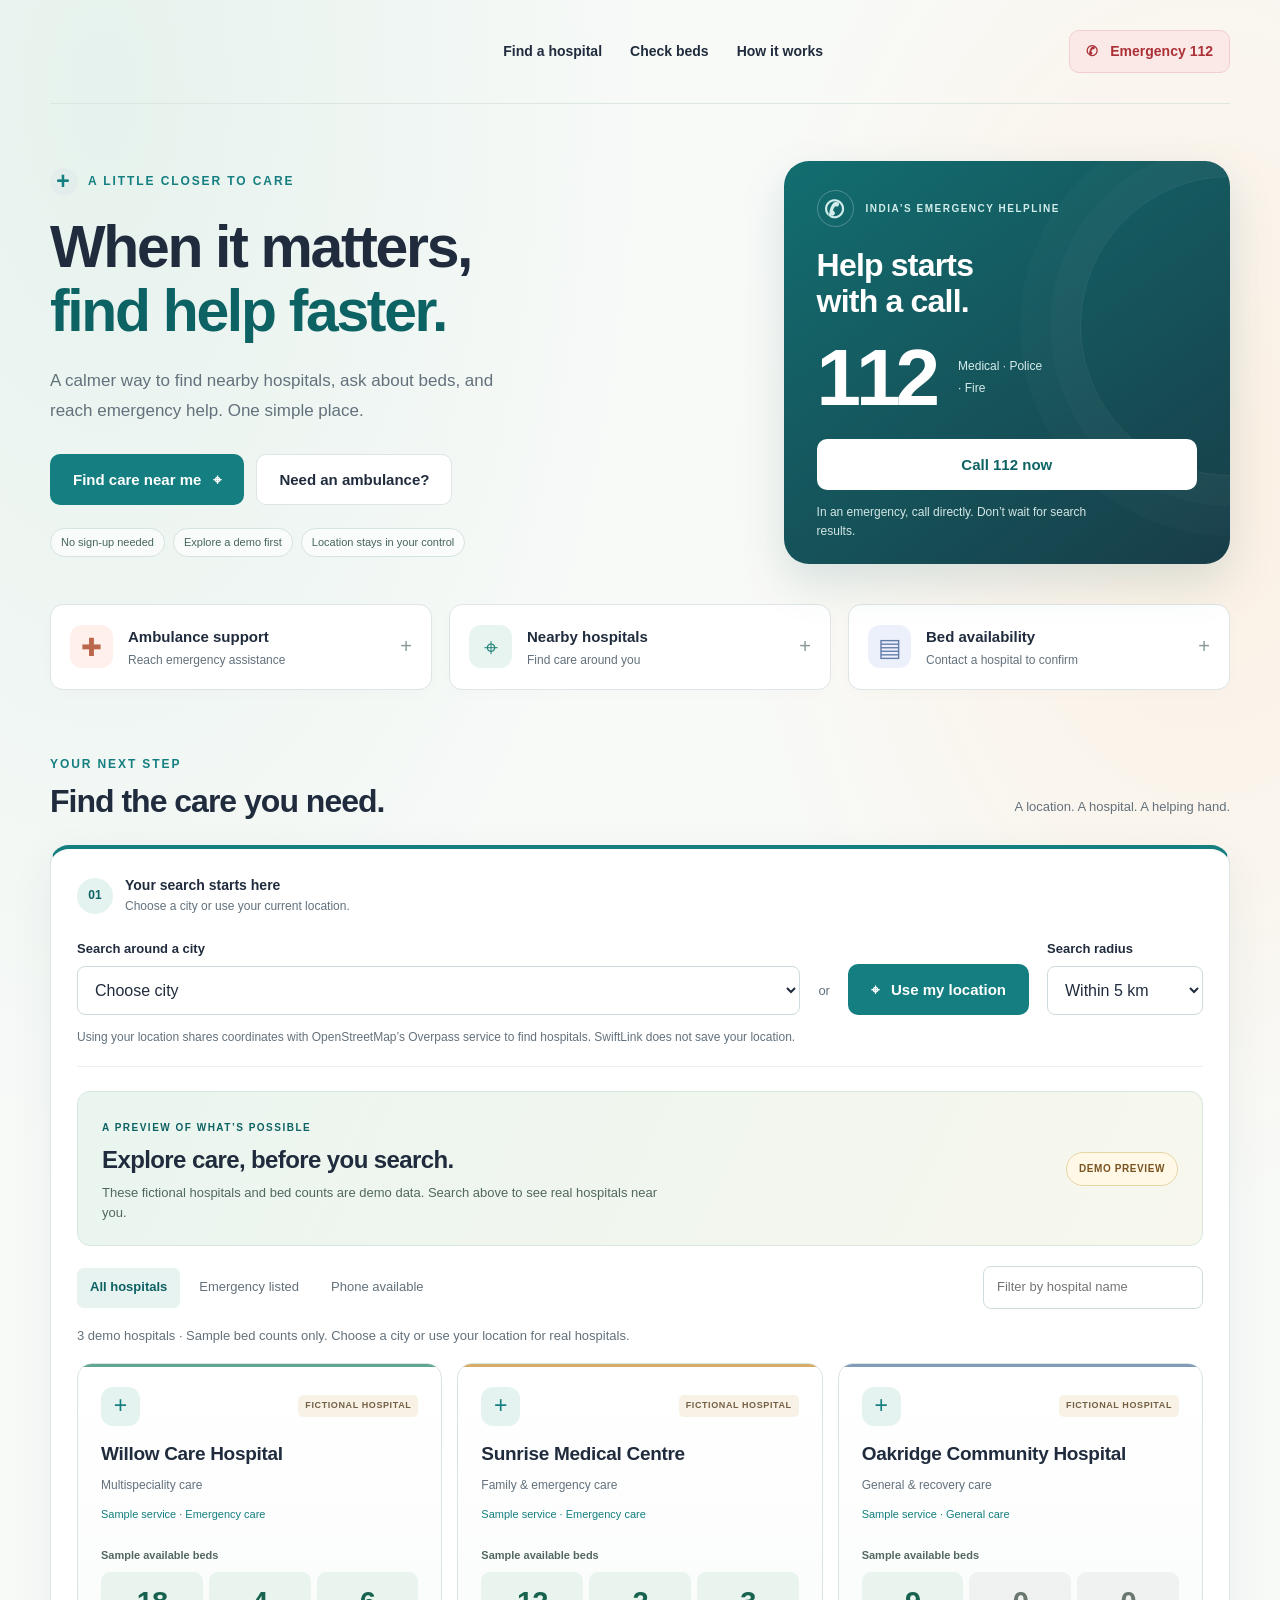
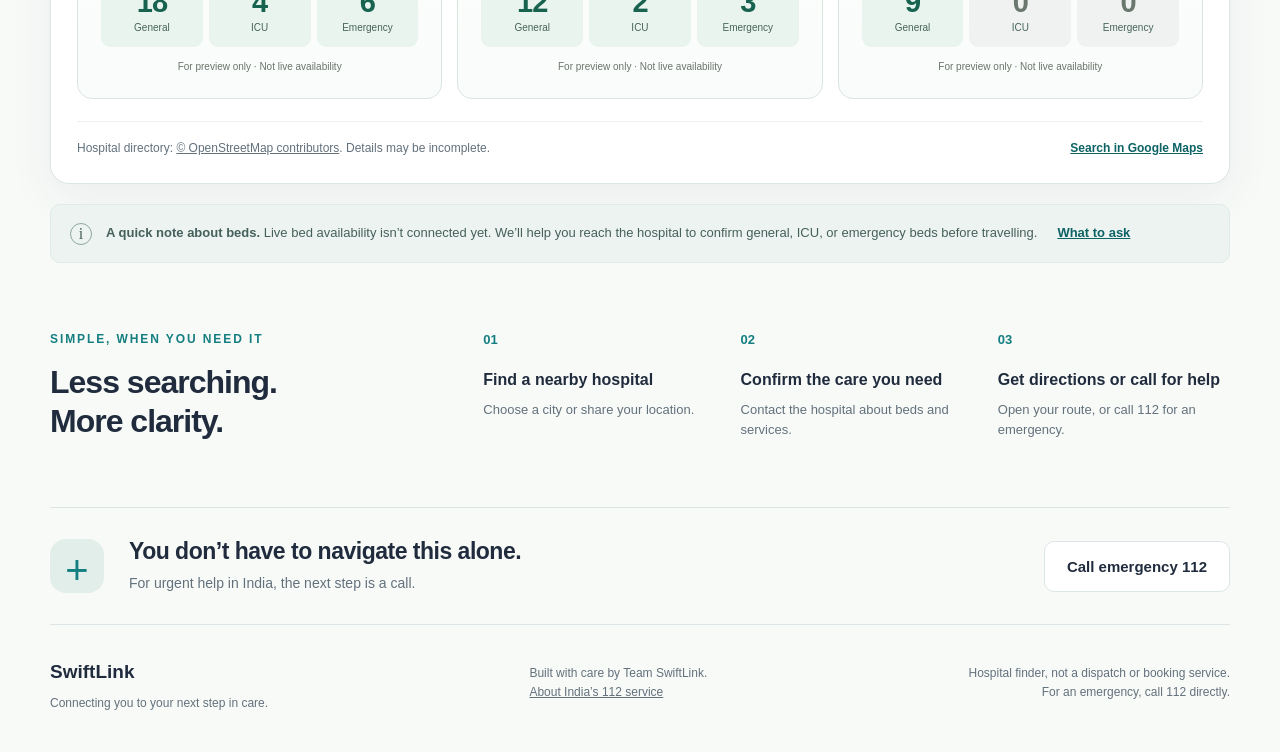
==== index.html @ 7dcd276c "Add demo hospitals and refresh care finder UI Show three fictional hospitals with sample general, IC" ====
<!doctype html>
<html lang="en">
<head>
  <meta charset="utf-8">
  <meta name="viewport" content="width=device-width, initial-scale=1">
  <meta name="theme-color" content="#147e80">
  <meta name="description" content="SwiftLink helps you find nearby hospitals, contact them about beds, and quickly call India's emergency number 112.">
  <title>SwiftLink — A little closer to care</title>
  <link rel="stylesheet" href="styles.css">
  <script src="app.js" defer></script>
</head>
<body>
  <a class="skip" href="#main">Skip to care options</a>
  <header class="header wrap">
    <a href="#" class="brand" aria-label="SwiftLink home"><span class="logo-crop"><img src="assets/swiftlink-logo.png" alt="SwiftLink" width="1024" height="1024"></span></a>
    <nav aria-label="Main navigation"><a href="#find-care">Find a hospital</a><button class="nav-button" data-open="beds">Check beds</button><a href="#how-it-works">How it works</a></nav>
    <a class="button emergency small" href="tel:112"><span aria-hidden="true">✆</span> Emergency 112</a>
  </header>
  <main id="main">
    <section class="intro wrap" aria-labelledby="headline">
      <div class="intro-copy">
        <p class="eyebrow"><span class="cross" aria-hidden="true">+</span> A LITTLE CLOSER TO CARE</p>
        <h1 id="headline">When it matters,<br><span>find help faster.</span></h1>
        <p class="lead">A calmer way to find nearby hospitals, ask about beds, and reach emergency help. One simple place.</p>
        <div class="intro-actions"><a href="#find-care" class="button primary">Find care near me <span aria-hidden="true">⌖</span></a><button class="button secondary" data-open="ambulance">Need an ambulance?</button></div>
        <div class="care-pills" aria-label="SwiftLink benefits"><span>No sign-up needed</span><span>Explore a demo first</span><span>Location stays in your control</span></div>
      </div>
      <aside class="emergency-card" aria-labelledby="emergency-title">
        <div class="card-top"><span class="round-icon" aria-hidden="true">✆</span><span>INDIA’S EMERGENCY HELPLINE</span></div>
        <h2 id="emergency-title">Help starts<br>with a call.</h2>
        <div class="number">112<span>Medical · Police · Fire</span></div>
        <a class="button call-button" href="tel:112">Call 112 now</a>
        <p>In an emergency, call directly. Don’t wait for search results.</p>
        <span class="card-orbit" aria-hidden="true"></span>
      </aside>
    </section>
    <section class="quick-actions wrap" aria-label="Quick care options">
      <button class="quick-item" data-open="ambulance"><span class="feature-icon coral" aria-hidden="true">✚</span><span><strong>Ambulance support</strong><small>Reach emergency assistance</small></span><span class="plus" aria-hidden="true">+</span></button>
      <a class="quick-item" href="#find-care"><span class="feature-icon mint" aria-hidden="true">⌖</span><span><strong>Nearby hospitals</strong><small>Find care around you</small></span><span class="plus" aria-hidden="true">+</span></a>
      <button class="quick-item" data-open="beds"><span class="feature-icon blue" aria-hidden="true">▤</span><span><strong>Bed availability</strong><small>Contact a hospital to confirm</small></span><span class="plus" aria-hidden="true">+</span></button>
    </section>
    <section class="finder wrap" id="find-care" aria-labelledby="finder-title">
      <div class="section-heading"><div><p class="eyebrow">YOUR NEXT STEP</p><h2 id="finder-title">Find the care you need.</h2></div><span class="section-note">A location. A hospital. A helping hand.</span></div>
      <div class="finder-panel">
        <div class="finder-step"><span aria-hidden="true">01</span><p>Your search starts here <small>Choose a city or use your current location.</small></p></div>
        <div class="location-row">
          <div class="location-select"><label for="city">Search around a city</label><select id="city"><option value="">Choose city</option><option value="mumbai">Mumbai</option><option value="thane">Thane</option><option value="navimumbai">Navi Mumbai</option><option value="pune">Pune</option><option value="delhi">New Delhi</option><option value="bengaluru">Bengaluru</option><option value="chennai">Chennai</option><option value="hyderabad">Hyderabad</option><option value="kolkata">Kolkata</option><option value="ahmedabad">Ahmedabad</option></select></div>
          <span class="or">or</span><button class="button primary" id="locate"><span aria-hidden="true">⌖</span> Use my location</button>
          <div class="radius-select"><label for="radius">Search radius</label><select id="radius"><option value="5000">Within 5 km</option><option value="10000">Within 10 km</option><option value="20000">Within 20 km</option></select></div>
        </div>
        <p class="privacy-note">Using your location shares coordinates with OpenStreetMap’s Overpass service to find hospitals. SwiftLink does not save your location.</p>
        <div class="divider"></div>
        <div id="demo-banner" class="demo-banner" hidden><div><span class="demo-kicker">A PREVIEW OF WHAT’S POSSIBLE</span><h3>Explore care, before you search.</h3><p>These fictional hospitals and bed counts are demo data. Search above to see real hospitals near you.</p></div><span class="preview-badge">DEMO PREVIEW</span></div>
        <div class="results-toolbar"><div class="filters" aria-label="Hospital filters"><button class="filter active" data-filter="all" aria-pressed="true">All hospitals</button><button class="filter" data-filter="emergency" aria-pressed="false">Emergency listed</button><button class="filter" data-filter="phone" aria-pressed="false">Phone available</button></div><label class="sr-only" for="hospital-filter">Filter results by hospital name</label><input type="search" id="hospital-filter" placeholder="Filter by hospital name"></div>
        <div id="status" class="status" role="status" aria-live="polite">Choose a city or use your location to get started.</div>
        <div id="results" class="results">
          <div class="empty-state"><span class="location-emblem" aria-hidden="true">⌖</span><h3>Let’s find care close to you.</h3><p>Choose your location above to see nearby hospitals,<br class="desktop-break"> directions, and ways to contact them.</p><span class="empty-note">You’re in control of your next step.</span></div>
        </div>
        <div class="results-foot"><p>Hospital directory: <a href="https://www.openstreetmap.org/copyright" target="_blank" rel="noopener noreferrer">© OpenStreetMap contributors</a>. Details may be incomplete.</p><a id="maps-fallback" href="https://www.google.com/maps/search/hospitals+near+me/" target="_blank" rel="noopener noreferrer">Search in Google Maps</a></div>
      </div>
      <div class="bed-notice"><span class="notice-icon" aria-hidden="true">i</span><p><strong>A quick note about beds.</strong> Live bed availability isn’t connected yet. We’ll help you reach the hospital to confirm general, ICU, or emergency beds before travelling.</p><button class="text-button" data-open="beds">What to ask</button></div>
    </section>
    <section class="how wrap" id="how-it-works" aria-labelledby="how-title"><div><p class="eyebrow">SIMPLE, WHEN YOU NEED IT</p><h2 id="how-title">Less searching.<br> More clarity.</h2></div><ol><li><span>01</span><div><h3>Find a nearby hospital</h3><p>Choose a city or share your location.</p></div></li><li><span>02</span><div><h3>Confirm the care you need</h3><p>Contact the hospital about beds and services.</p></div></li><li><span>03</span><div><h3>Get directions or call for help</h3><p>Open your route, or call 112 for an emergency.</p></div></li></ol></section>
    <section class="reassurance wrap"><span class="reassurance-cross" aria-hidden="true">+</span><div><h2>You don’t have to navigate this alone.</h2><p>For urgent help in India, the next step is a call.</p></div><a href="tel:112" class="button secondary">Call emergency 112</a></section>
  </main>
  <footer class="wrap"><div><strong>SwiftLink</strong><p>Connecting you to your next step in care.</p></div><p>Built with care by Team SwiftLink.<br><a href="https://112.gov.in/" target="_blank" rel="noopener noreferrer">About India’s 112 service</a></p><p class="footer-note">Hospital finder, not a dispatch or booking service.<br>For an emergency, call 112 directly.</p></footer>
  <a class="mobile-emergency" href="tel:112">✆ &nbsp; Emergency? Call 112</a>
  <dialog id="care-dialog" aria-labelledby="dialog-title"><form method="dialog"><button class="close-dialog" aria-label="Close dialog">×</button></form><span class="eyebrow" id="dialog-eyebrow">HERE TO HELP</span><h2 id="dialog-title"></h2><div id="dialog-content"></div></dialog>
  <noscript><div class="noscript">Enable JavaScript for hospital search. You can still <a href="tel:112">call 112</a> or <a href="https://www.google.com/maps/search/hospitals+near+me/">find hospitals in Google Maps</a>.</div></noscript>
</body>
</html>
---- styles.css ----
:root{--ink:#202c3d;--teal:#147e80;--teal-dark:#0d6264;--muted:#63717c;--paper:#f7f7f7;--border:#dde5e6;--red:#bd4145;--mint:#e4f3ef;--shadow:0 14px 45px #203c4110}*{box-sizing:border-box}html{scroll-behavior:smooth;scroll-padding-top:24px}body{margin:0;background:var(--paper);color:var(--ink);font:16px/1.55 -apple-system,BlinkMacSystemFont,"Segoe UI",sans-serif}button,input,select{font:inherit}button,a,input,select{-webkit-tap-highlight-color:transparent}button,a{touch-action:manipulation}a{color:inherit}button{cursor:pointer}button:disabled{cursor:wait;opacity:.6}a,button,input,select{outline-offset:5px}a:focus-visible,button:focus-visible,input:focus-visible,select:focus-visible{outline:3px solid #0b777c}button{color:inherit}.wrap{max-width:1180px;width:calc(100% - 80px);margin-inline:auto}.header{height:104px;display:flex;align-items:center;justify-content:space-between;border-bottom:1px solid var(--border);gap:24px}.brand{flex-shrink:0}.logo-crop{display:block;position:relative;width:207px;height:47px;overflow:hidden}.logo-crop img{position:absolute;width:292px;height:292px;max-width:none;left:-44px;top:-124px}.header nav{display:flex;align-items:center;gap:28px}.header nav a,.nav-button{text-decoration:none;font-size:14px;font-weight:600}.header nav a:hover,.nav-button:hover{color:var(--teal)}.nav-button{background:none;border:0;padding:8px 0}.button{min-height:50px;padding:13px 22px;display:inline-flex;align-items:center;justify-content:center;gap:12px;font-weight:650;font-size:15px;border:1px solid transparent;border-radius:10px;text-decoration:none;transition:background .18s,transform .18s}.button:hover{transform:translateY(-2px)}.button.primary{background:var(--teal);color:white}.button.primary:hover{background:var(--teal-dark)}.secondary{background:white;border-color:var(--border)}.secondary:hover{background:#edf4f3}.emergency{background:#fbe9e8;color:#ab3036;border-color:#f4cecc}.button.small{min-height:43px;padding:9px 16px;font-size:14px}.intro{display:grid;grid-template-columns:1.5fr 1fr;gap:64px;padding-block:57px 40px;align-items:center}.eyebrow{font-size:12px;font-weight:750;letter-spacing:1.9px;color:var(--teal);margin:0 0 19px;display:flex;gap:10px;align-items:center}.cross{display:inline-flex;align-items:center;justify-content:center;font-size:23px;border-radius:50%;width:28px;height:28px;background:#e3eeec;line-height:1}h1{font-size:clamp(40px,4.6vw,61px);line-height:1.09;letter-spacing:-2.3px;font-weight:650;margin:0 0 23px}h1 span{color:var(--teal)}.lead{max-width:490px;color:var(--muted);font-size:17px;line-height:1.75;margin:0 0 28px}.intro-actions{display:flex;gap:12px;flex-wrap:wrap}.micro{font-size:13px;color:var(--muted);margin:16px 0 0}.emergency-card{isolation:isolate;position:relative;overflow:hidden;background:var(--teal-dark);color:white;border-radius:25px;padding:29px 33px 22px;box-shadow:0 17px 25px #0d626418}.card-top{display:flex;align-items:center;gap:12px;font-size:10px;font-weight:700;letter-spacing:1.5px;color:#d2edeb}.round-icon{border:1px solid #ffffff40;width:37px;height:37px;display:grid;place-items:center;border-radius:50%;font-size:24px}.emergency-card h2{font-size:32px;line-height:1.14;letter-spacing:-.8px;margin:20px 0 6px;font-weight:550}.number{font-size:80px;font-weight:680;letter-spacing:-5px;line-height:1.3;display:flex;align-items:center;gap:23px}.number span{font-size:12px;letter-spacing:0;font-weight:400;max-width:90px;color:#d6eceb;line-height:1.8}.call-button{position:relative;background:#fff;color:var(--teal-dark);width:100%;margin-top:9px}.call-button:hover{background:#e7f6f0}.emergency-card p{position:relative;color:#d2e6e5;font-size:12px;margin:13px 0 0;line-height:1.6;max-width:290px}.card-orbit{z-index:-1;position:absolute;width:300px;height:300px;border:1px solid #ffffff14;border-radius:50%;right:-150px;top:15px;box-shadow:0 0 0 30px #ffffff05,0 0 0 60px #ffffff04}.quick-actions{display:grid;grid-template-columns:repeat(3,1fr);gap:17px;margin-bottom:65px}.quick-item{min-width:0;text-align:left;display:flex;align-items:center;gap:15px;background:white;border:1px solid var(--border);border-radius:13px;text-decoration:none;padding:20px 19px;box-shadow:0 4px 15px #203c4104}.quick-item:hover{border-color:#7faeaa;box-shadow:var(--shadow)}.quick-item strong{font-size:15px;display:block;font-weight:650}.quick-item small{font-size:12px;color:var(--muted);display:block;margin-top:3px}.feature-icon{height:43px;width:43px;flex-shrink:0;border-radius:12px;display:grid;place-items:center;font-size:25px;font-weight:400}.coral{background:#fff0eb;color:#bb674d}.mint{background:#e7f4ef;color:#248479}.blue{background:#ebf0fb;color:#647eac}.plus{margin-left:auto;font-size:20px;color:#879899}.section-heading{display:flex;align-items:flex-end;justify-content:space-between;gap:20px;margin-bottom:25px}.section-heading .eyebrow{margin-bottom:8px}h2{font-size:32px;line-height:1.2;letter-spacing:-1px;margin:0;font-weight:650}.section-note{font-size:13px;color:var(--muted);margin-bottom:3px}.finder-panel{background:white;border:1px solid var(--border);border-radius:19px;box-shadow:var(--shadow);padding:26px}.location-row{display:flex;align-items:flex-end;gap:18px}.location-select{flex:1}.radius-select{margin-left:auto;min-width:155px}label{display:block;font-size:13px;font-weight:650;margin-bottom:7px}select,input[type=search]{width:100%;color:var(--ink);border:1px solid #cfdbde;border-radius:8px;background:white;min-height:49px;padding:10px 13px}select{padding-right:28px}.or{font-size:13px;color:var(--muted);padding-bottom:14px}.privacy-note{font-size:12px;color:var(--muted);margin:13px 0 20px}.divider{height:1px;background:#edf0f0}.results-toolbar{display:flex;align-items:center;gap:12px;justify-content:space-between;margin-top:20px}.filters{display:flex;gap:6px;flex-wrap:wrap}.filter{background:transparent;border:1px solid transparent;border-radius:7px;min-height:40px;padding:8px 12px;font-size:13px;color:var(--muted)}.filter.active{background:#e7f3f0;color:var(--teal-dark);font-weight:650}.filter:hover{background:#f1f5f4}#hospital-filter{max-width:220px;min-height:40px;font-size:13px}.status{font-size:13px;color:var(--muted);padding:17px 0 0}.status.error{color:#ad363b}.results{display:grid;grid-template-columns:repeat(3,minmax(0,1fr));gap:15px;margin-top:17px}.empty-state{grid-column:1/-1;text-align:center;padding:30px 20px 40px}.location-emblem{display:grid;place-items:center;width:62px;height:62px;background:#edf6f3;border-radius:50%;font-size:37px;color:var(--teal);margin:0 auto 16px}.empty-state h3{font-size:20px;margin:0 0 8px;letter-spacing:-.3px}.empty-state p{font-size:14px;color:var(--muted);margin:0}.empty-note{display:inline-block;color:var(--teal);font-size:12px;margin-top:19px}.results-foot{border-top:1px solid #edf0f0;display:flex;justify-content:space-between;gap:20px;padding-top:17px;font-size:12px;color:var(--muted)}.results-foot p{margin:0}.results-foot>a{font-weight:600;color:var(--teal-dark);white-space:nowrap}.bed-notice{display:flex;gap:14px;align-items:center;margin:20px 0 0;padding:17px 19px;background:#edf3f1;border:1px solid #deebe6;border-radius:10px;color:#46605c}.notice-icon{border:1px solid #8ea7a0;line-height:20px;height:22px;width:22px;border-radius:50%;text-align:center;flex-shrink:0;font-family:serif}.bed-notice p{font-size:13px;margin:0}.text-button{border:0;background:none;white-space:nowrap;color:var(--teal-dark);font-size:13px;text-decoration:underline;font-weight:650}.how{display:grid;grid-template-columns:1fr 2fr;gap:60px;padding-block:67px}.how .eyebrow{margin-bottom:15px}.how ol{list-style:none;margin:0;padding:0;display:flex;gap:25px}.how li{flex:1}.how li>span{font-size:13px;color:var(--teal);display:block;margin-bottom:18px;font-weight:700}.how h3{font-size:16px;line-height:1.5;font-weight:650;margin:0 0 8px}.how li p{font-size:13px;color:var(--muted);margin:0}.reassurance{display:flex;align-items:center;gap:25px;border-top:1px solid var(--border);border-bottom:1px solid var(--border);padding-block:30px}.reassurance-cross{font-size:40px;color:var(--teal);width:54px;height:54px;display:grid;place-items:center;border-radius:16px;background:#e2eeea;flex-shrink:0}.reassurance h2{font-size:23px;letter-spacing:-.5px}.reassurance p{font-size:14px;margin:7px 0 0;color:var(--muted)}.reassurance .button{margin-left:auto;white-space:nowrap}footer{display:flex;justify-content:space-between;gap:30px;padding-block:32px 40px;color:var(--muted);font-size:12px}footer strong{font-size:19px;color:var(--ink)}footer p{margin:7px 0 0}.footer-note{text-align:right}.hospital{display:flex;flex-direction:column;padding:20px;border:1px solid var(--border);border-radius:12px}.hospital-header{display:flex;align-items:center;justify-content:space-between;gap:10px;margin-bottom:15px}.hospital-mark{width:33px;height:33px;border-radius:8px;background:var(--mint);color:var(--teal);display:grid;place-items:center;font-size:23px}.distance{font-size:12px;color:var(--muted)}.hospital h3{font-size:17px;line-height:1.4;margin:0 0 9px;overflow-wrap:anywhere}.hospital-address{font-size:12px;line-height:1.6;color:var(--muted);margin:0 0 10px}.emergency-label{font-size:12px;color:var(--teal);margin:0 0 14px}.bed-state{border-radius:7px;background:#f7f3eb;color:#7b6139;font-size:12px;padding:9px 11px;margin-top:auto;margin-bottom:16px}.hospital-actions{display:flex;gap:7px}.hospital-actions .button{font-size:12px;min-height:40px;padding:8px 11px;flex:1}.hospital .bed-check{font-size:12px;padding:10px 0 0;background:none;border:0;color:var(--teal-dark);text-decoration:underline;text-align:left}.mobile-emergency{display:none}.skip{position:absolute;left:12px;top:-90px;background:white;padding:12px;z-index:100}.skip:focus{top:10px}.sr-only{position:absolute;width:1px;height:1px;padding:0;overflow:hidden;clip:rect(0,0,0,0);white-space:nowrap;border:0}dialog{max-width:500px;width:calc(100% - 36px);border:1px solid var(--border);border-radius:20px;padding:34px;color:var(--ink);box-shadow:0 30px 100px #102c3940}dialog::backdrop{background:#152f3c80;backdrop-filter:blur(4px)}dialog h2{font-size:28px;padding-right:15px}dialog p,dialog li{font-size:15px;color:var(--muted)}dialog li{padding:4px 0}dialog ul{padding-left:21px}.close-dialog{position:absolute;right:15px;top:12px;min-width:38px;min-height:38px;border:0;background:#eff4f2;border-radius:50%;font-size:25px}.dialog-note{padding:12px 14px;background:#eef5f2;border-radius:8px}.dialog-actions{display:flex;gap:10px;flex-wrap:wrap;margin-top:22px}.noscript{background:#fff1d7;padding:20px;text-align:center}.loading{animation:breathe 1s alternate infinite}@keyframes breathe{to{opacity:.4}}
@media(min-width:1500px){.wrap{max-width:1280px}.intro{gap:120px;padding-block:65px 45px}h1{font-size:65px}.emergency-card{max-width:430px}}
@media(max-width:1000px){.wrap{width:calc(100% - 48px)}.header nav{gap:16px}.header{gap:16px}.intro{gap:30px}.quick-item{padding:16px 13px;gap:10px}.quick-item small{font-size:11px}.quick-item .plus{display:none}.quick-item strong{font-size:14px}.results{grid-template-columns:repeat(2,minmax(0,1fr))}.how{gap:35px}.how ol{gap:20px}.intro-actions .button{font-size:14px;padding-inline:17px}.section-note{display:none}}
@media(max-width:760px){.wrap{width:calc(100% - 36px)}.header{height:83px}.header nav{display:none}.logo-crop{width:163px;height:39px}.logo-crop img{width:234px;height:234px;left:-35px;top:-99px}.button.small{font-size:12px;padding:8px 11px}.intro{grid-template-columns:1fr;gap:27px;padding-block:34px 25px}h1{font-size:46px;letter-spacing:-1.8px}.lead{font-size:16px;line-height:1.65;margin-bottom:22px;max-width:540px}.eyebrow{font-size:11px;letter-spacing:1.6px;margin-bottom:16px}.intro-copy .micro{font-size:12px}.emergency-card{padding:24px;display:grid;grid-template-columns:1fr 1fr;gap:6px 18px;border-radius:18px}.card-top{grid-column:1/-1;font-size:10px}.emergency-card h2{font-size:27px;margin:12px 0 0}.number{font-size:62px;letter-spacing:-3px;justify-content:flex-end;gap:10px}.number span{font-size:11px;max-width:70px}.emergency-card .button{grid-column:1/-1;margin-top:10px}.emergency-card p{grid-column:1/-1;max-width:none;margin-top:7px;font-size:12px}.quick-actions{gap:8px;margin-bottom:38px}.quick-item{padding:13px 8px;flex-direction:column;text-align:center;gap:9px}.quick-item strong{font-size:12px}.quick-item small{display:none}.feature-icon{height:35px;width:35px;font-size:21px}.section-heading{margin-bottom:18px}h2{font-size:28px}.finder-panel{padding:18px;border-radius:14px}.location-row{flex-wrap:wrap;gap:12px}.location-select{flex:1;min-width:140px}.or{display:none}.location-row .button{font-size:13px;padding-inline:12px}.radius-select{width:100%;margin:0}.radius-select label{display:inline;margin-right:10px}.radius-select select{width:auto;min-height:38px;font-size:13px}.privacy-note{font-size:11px;line-height:1.6}.results-toolbar{flex-wrap:wrap;gap:13px}.filters{gap:1px}.filter{font-size:12px;padding:8px 9px}#hospital-filter{max-width:none;font-size:14px}.results{grid-template-columns:1fr}.empty-state{padding:24px 4px 30px}.empty-state h3{font-size:18px}.empty-state p{font-size:13px}.results-foot{flex-direction:column;gap:10px;font-size:11px}.bed-notice{align-items:flex-start;flex-wrap:wrap;padding:15px;gap:10px}.bed-notice p{flex:1;font-size:12px;min-width:200px}.bed-notice .text-button{margin-left:30px;padding:0}.how{grid-template-columns:1fr;padding-block:40px;gap:25px}.how h2 br{display:none}.how ol{flex-direction:column;gap:20px}.how li{display:flex;gap:18px}.how li>span{margin:3px 0 0}.how li h3{font-size:15px;margin:0 0 4px}.reassurance{flex-wrap:wrap;gap:15px;padding-block:25px}.reassurance-cross{width:43px;height:43px;font-size:31px}.reassurance div{flex:1}.reassurance h2{font-size:20px}.reassurance p{font-size:12px}.reassurance .button{margin-left:58px;font-size:13px}footer{flex-wrap:wrap;padding-bottom:90px;gap:18px;font-size:11px}.footer-note{text-align:left;width:100%;margin:0}footer>div{width:100%}.mobile-emergency{position:fixed;z-index:20;bottom:0;left:0;right:0;display:block;background:#ae333b;color:white;text-align:center;font-size:15px;font-weight:700;text-decoration:none;padding:13px 16px calc(13px + env(safe-area-inset-bottom));box-shadow:0 -4px 20px #25344312}dialog{padding:27px}dialog h2{font-size:25px}.hospital-actions .button{font-size:14px}.hospital .bed-check{font-size:13px}.status{font-size:12px}}
@media(max-width:370px){h1{font-size:39px}.header .button.small{font-size:11px}.logo-crop{width:145px}.intro-actions{flex-direction:column}.emergency-card{grid-template-columns:1fr}.emergency-card h2 br{display:none}.number{justify-content:flex-start}.number span{max-width:none}.location-select{width:100%;flex:auto}.location-row .button{width:100%}.filters{gap:0}.filter{font-size:11px;padding-inline:6px}.desktop-break{display:none}}
/* A softer care dashboard, with an unmistakable sample-data preview. */
body{background:radial-gradient(ellipse at 8% 4%,#e6f2ed 0,transparent 34%),radial-gradient(ellipse at 94% 20%,#fcf0e3 0,transparent 28%),#f8faf8}
.header{border-bottom:1px solid #dce7e0}
.intro-copy h1 span{color:var(--teal-dark)}
.care-pills{display:flex;flex-wrap:wrap;gap:8px;margin-top:23px}
.care-pills span{padding:5px 10px;border:1px solid #d5e4dc;border-radius:999px;color:#46655c;background:#ffffffa6;font-size:11px}
.emergency-card{box-shadow:0 18px 45px #145b6326;background:linear-gradient(145deg,#126e70,#183d48)}
.quick-item,.hospital{transition:transform .2s ease,box-shadow .2s ease,border-color .2s ease}
.quick-item:hover{transform:translateY(-3px)}
.finder-panel{border-top:4px solid var(--teal)}
.finder-step{display:flex;gap:12px;align-items:center;margin-bottom:23px}
.finder-step>span{display:grid;place-items:center;width:36px;height:36px;border-radius:50%;background:var(--mint);color:var(--teal-dark);font-size:12px;font-weight:750}
.finder-step p{margin:0;font-size:14px;font-weight:650}
.finder-step small{display:block;font-size:12px;font-weight:400;color:var(--muted)}
.demo-banner{display:flex;justify-content:space-between;align-items:center;gap:20px;margin-top:24px;padding:22px 24px;border:1px solid #d6e7de;border-radius:13px;background:linear-gradient(115deg,#eaf5ef,#f7f7ed)}
.demo-banner[hidden]{display:none}
.demo-kicker{font-size:10px;font-weight:750;letter-spacing:1.5px;color:var(--teal-dark)}
.demo-banner h3{font-size:24px;letter-spacing:-.6px;line-height:1.25;margin:6px 0 8px}
.demo-banner p{font-size:13px;color:#51685f;margin:0;max-width:580px}
.preview-badge,.demo-tag{font-size:10px;font-weight:700;letter-spacing:.6px;white-space:nowrap}
.preview-badge{background:#fff8e6;color:#795420;border:1px solid #e8d5a6;padding:8px 12px;border-radius:999px}
.demo-hospital{position:relative;overflow:hidden;background:linear-gradient(180deg,#fff,#f9fcfa);border-radius:15px;border-color:#d9e6de;padding:23px}
.demo-hospital::before{content:"";position:absolute;top:0;left:0;right:0;height:3px;background:#60a596}
.demo-hospital:nth-child(2)::before{background:#d6ac68}
.demo-hospital:nth-child(3)::before{background:#819bb9}
.demo-hospital:hover{transform:translateY(-3px);box-shadow:0 10px 26px #254d3f0d;border-color:#9dbfb1}
.demo-hospital .hospital-mark{width:39px;height:39px;border-radius:12px}
.demo-tag{color:#746045;background:#f8f2e6;padding:4px 7px;border-radius:5px;font-size:9px}
.demo-hospital h3{font-size:19px;letter-spacing:-.3px}
.demo-hospital .emergency-label{font-size:11px}
.bed-caption{font-size:11px;font-weight:650;color:#52685f;margin:auto 0 8px;padding-top:10px}
.demo-beds{display:grid;grid-template-columns:repeat(3,minmax(0,1fr));gap:6px;margin:0}
.bed-metric{display:flex;flex-direction:column-reverse;align-items:center;background:#eaf4ee;border-radius:9px;padding:12px 3px}
.bed-metric dt{font-size:10px;color:#46645a}
.bed-metric dd{margin:0;font-size:29px;line-height:1.25;font-weight:700;letter-spacing:-1px;color:#18634f;font-variant-numeric:tabular-nums}
.bed-metric.zero{background:#f0f2f1}.bed-metric.zero dd{color:#69776f}
.demo-card-note{font-size:10px;color:#6b746b;text-align:center;margin:12px 0 0}
.results{margin-bottom:22px}
@media(max-width:760px){.care-pills{gap:6px;margin-top:18px}.care-pills span{font-size:10px}.demo-banner{align-items:flex-start;flex-direction:column;gap:12px;padding:18px}.demo-banner h3{font-size:22px}.preview-badge{font-size:9px;padding:5px 9px}.demo-hospital{padding:21px}.demo-beds{gap:9px}.bed-metric{padding:14px 5px}.bed-metric dt{font-size:12px}.demo-card-note{font-size:11px}}
@media(prefers-reduced-motion:reduce){html{scroll-behavior:auto}*,*::before,*::after{animation:none!important;transition:none!important}}
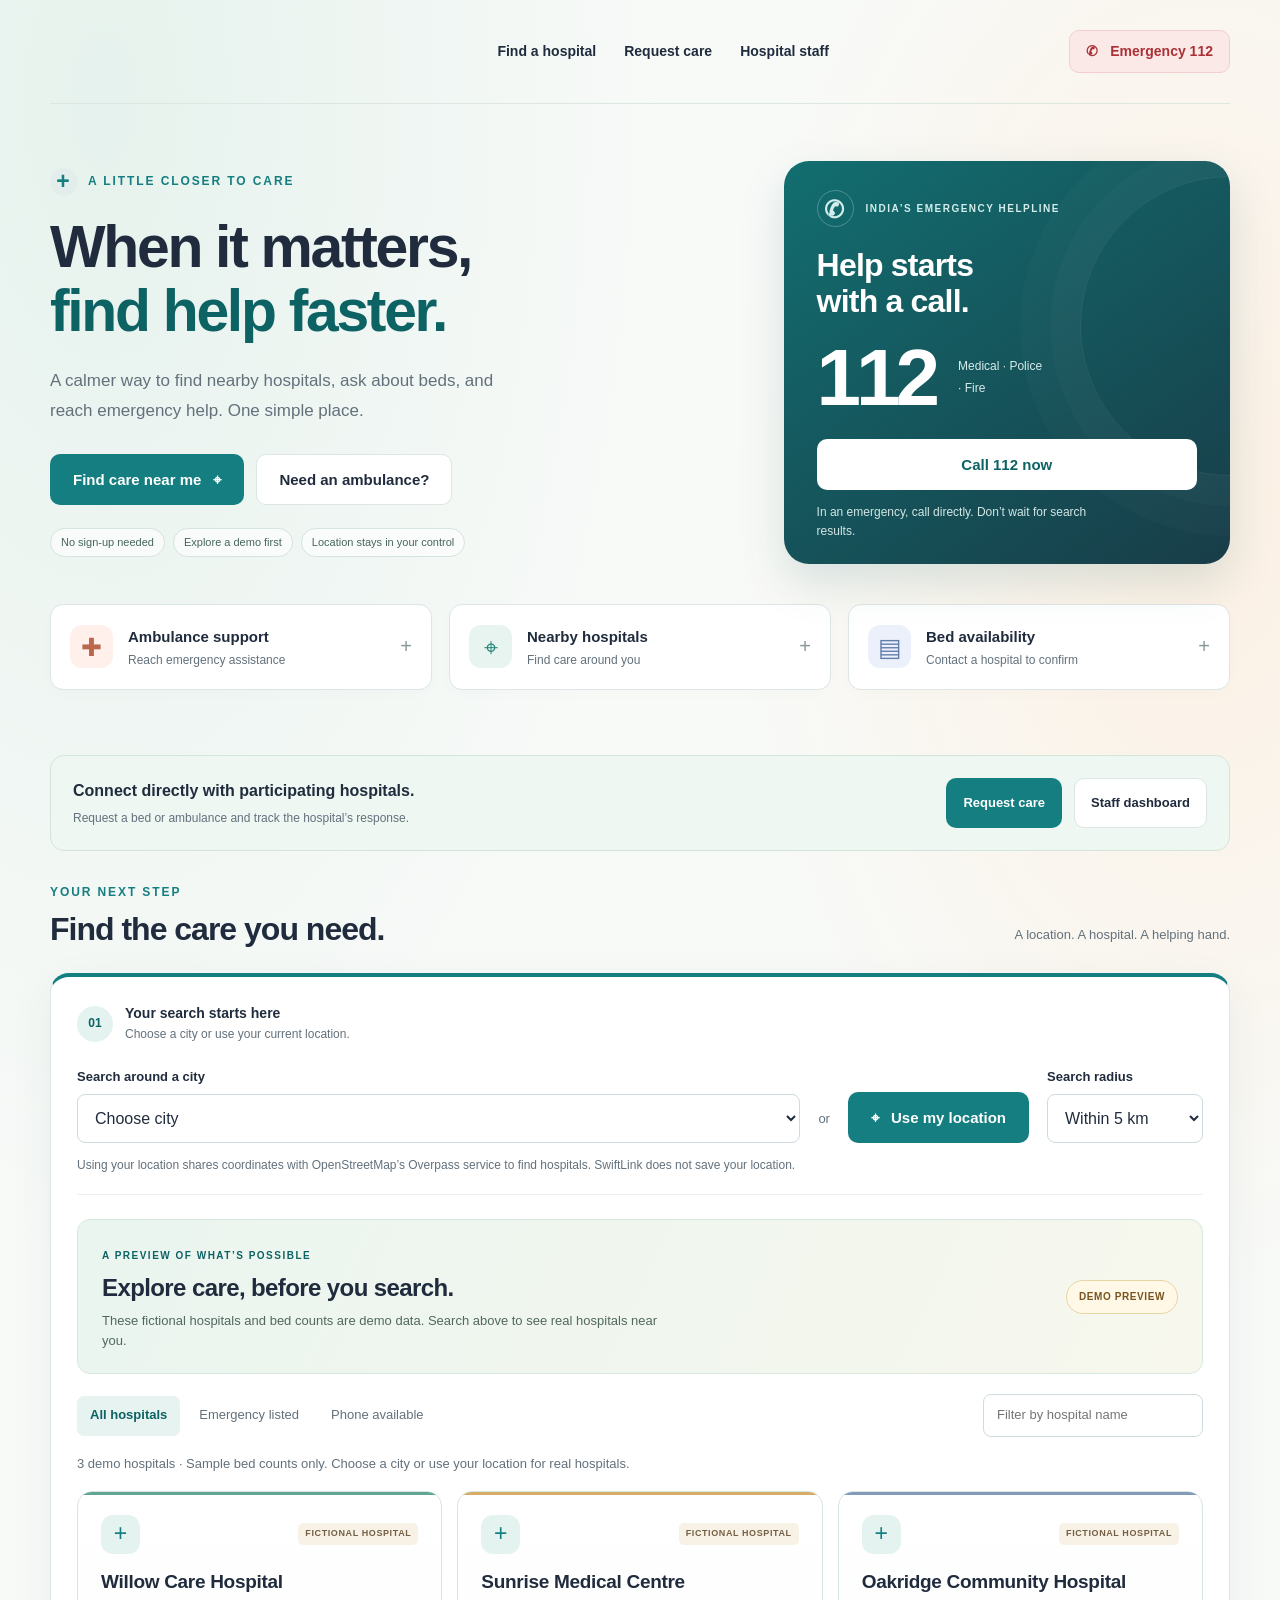
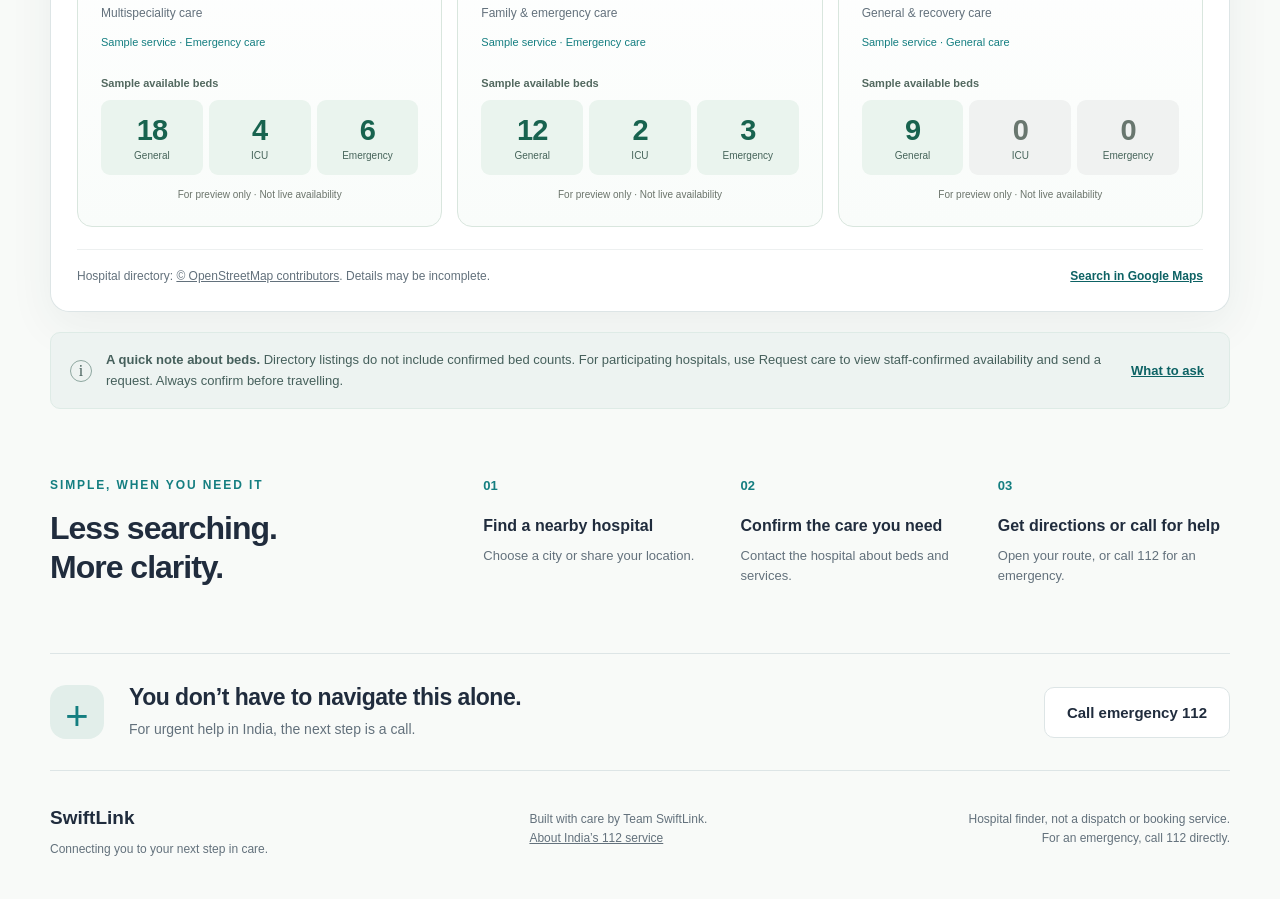
==== commit f9124431: "Add secure staff dashboard and shared care requests Add matching hospital staff and patient request " ====
--- a/index.html
+++ b/index.html
@@ -13,7 +13,7 @@
   <a class="skip" href="#main">Skip to care options</a>
   <header class="header wrap">
     <a href="#" class="brand" aria-label="SwiftLink home"><span class="logo-crop"><img src="assets/swiftlink-logo.png" alt="SwiftLink" width="1024" height="1024"></span></a>
-    <nav aria-label="Main navigation"><a href="#find-care">Find a hospital</a><button class="nav-button" data-open="beds">Check beds</button><a href="#how-it-works">How it works</a></nav>
+    <nav aria-label="Main navigation"><a href="#find-care">Find a hospital</a><a href="request.html">Request care</a><a href="staff.html">Hospital staff</a></nav>
     <a class="button emergency small" href="tel:112"><span aria-hidden="true">✆</span> Emergency 112</a>
   </header>
   <main id="main">
@@ -39,6 +39,7 @@
       <a class="quick-item" href="#find-care"><span class="feature-icon mint" aria-hidden="true">⌖</span><span><strong>Nearby hospitals</strong><small>Find care around you</small></span><span class="plus" aria-hidden="true">+</span></a>
       <button class="quick-item" data-open="beds"><span class="feature-icon blue" aria-hidden="true">▤</span><span><strong>Bed availability</strong><small>Contact a hospital to confirm</small></span><span class="plus" aria-hidden="true">+</span></button>
     </section>
+    <section class="wrap live-entry" aria-label="Connected hospital services"><div><strong>Connect directly with participating hospitals.</strong><p>Request a bed or ambulance and track the hospital’s response.</p></div><a href="request.html" class="button primary">Request care</a><a href="staff.html" class="button secondary">Staff dashboard</a></section>
     <section class="finder wrap" id="find-care" aria-labelledby="finder-title">
       <div class="section-heading"><div><p class="eyebrow">YOUR NEXT STEP</p><h2 id="finder-title">Find the care you need.</h2></div><span class="section-note">A location. A hospital. A helping hand.</span></div>
       <div class="finder-panel">
@@ -58,7 +59,7 @@
         </div>
         <div class="results-foot"><p>Hospital directory: <a href="https://www.openstreetmap.org/copyright" target="_blank" rel="noopener noreferrer">© OpenStreetMap contributors</a>. Details may be incomplete.</p><a id="maps-fallback" href="https://www.google.com/maps/search/hospitals+near+me/" target="_blank" rel="noopener noreferrer">Search in Google Maps</a></div>
       </div>
-      <div class="bed-notice"><span class="notice-icon" aria-hidden="true">i</span><p><strong>A quick note about beds.</strong> Live bed availability isn’t connected yet. We’ll help you reach the hospital to confirm general, ICU, or emergency beds before travelling.</p><button class="text-button" data-open="beds">What to ask</button></div>
+      <div class="bed-notice"><span class="notice-icon" aria-hidden="true">i</span><p><strong>A quick note about beds.</strong> Directory listings do not include confirmed bed counts. For participating hospitals, use Request care to view staff-confirmed availability and send a request. Always confirm before travelling.</p><button class="text-button" data-open="beds">What to ask</button></div>
     </section>
     <section class="how wrap" id="how-it-works" aria-labelledby="how-title"><div><p class="eyebrow">SIMPLE, WHEN YOU NEED IT</p><h2 id="how-title">Less searching.<br> More clarity.</h2></div><ol><li><span>01</span><div><h3>Find a nearby hospital</h3><p>Choose a city or share your location.</p></div></li><li><span>02</span><div><h3>Confirm the care you need</h3><p>Contact the hospital about beds and services.</p></div></li><li><span>03</span><div><h3>Get directions or call for help</h3><p>Open your route, or call 112 for an emergency.</p></div></li></ol></section>
     <section class="reassurance wrap"><span class="reassurance-cross" aria-hidden="true">+</span><div><h2>You don’t have to navigate this alone.</h2><p>For urgent help in India, the next step is a call.</p></div><a href="tel:112" class="button secondary">Call emergency 112</a></section>
--- a/styles.css
+++ b/styles.css
@@ -4,6 +4,7 @@
 @media(max-width:760px){.wrap{width:calc(100% - 36px)}.header{height:83px}.header nav{display:none}.logo-crop{width:163px;height:39px}.logo-crop img{width:234px;height:234px;left:-35px;top:-99px}.button.small{font-size:12px;padding:8px 11px}.intro{grid-template-columns:1fr;gap:27px;padding-block:34px 25px}h1{font-size:46px;letter-spacing:-1.8px}.lead{font-size:16px;line-height:1.65;margin-bottom:22px;max-width:540px}.eyebrow{font-size:11px;letter-spacing:1.6px;margin-bottom:16px}.intro-copy .micro{font-size:12px}.emergency-card{padding:24px;display:grid;grid-template-columns:1fr 1fr;gap:6px 18px;border-radius:18px}.card-top{grid-column:1/-1;font-size:10px}.emergency-card h2{font-size:27px;margin:12px 0 0}.number{font-size:62px;letter-spacing:-3px;justify-content:flex-end;gap:10px}.number span{font-size:11px;max-width:70px}.emergency-card .button{grid-column:1/-1;margin-top:10px}.emergency-card p{grid-column:1/-1;max-width:none;margin-top:7px;font-size:12px}.quick-actions{gap:8px;margin-bottom:38px}.quick-item{padding:13px 8px;flex-direction:column;text-align:center;gap:9px}.quick-item strong{font-size:12px}.quick-item small{display:none}.feature-icon{height:35px;width:35px;font-size:21px}.section-heading{margin-bottom:18px}h2{font-size:28px}.finder-panel{padding:18px;border-radius:14px}.location-row{flex-wrap:wrap;gap:12px}.location-select{flex:1;min-width:140px}.or{display:none}.location-row .button{font-size:13px;padding-inline:12px}.radius-select{width:100%;margin:0}.radius-select label{display:inline;margin-right:10px}.radius-select select{width:auto;min-height:38px;font-size:13px}.privacy-note{font-size:11px;line-height:1.6}.results-toolbar{flex-wrap:wrap;gap:13px}.filters{gap:1px}.filter{font-size:12px;padding:8px 9px}#hospital-filter{max-width:none;font-size:14px}.results{grid-template-columns:1fr}.empty-state{padding:24px 4px 30px}.empty-state h3{font-size:18px}.empty-state p{font-size:13px}.results-foot{flex-direction:column;gap:10px;font-size:11px}.bed-notice{align-items:flex-start;flex-wrap:wrap;padding:15px;gap:10px}.bed-notice p{flex:1;font-size:12px;min-width:200px}.bed-notice .text-button{margin-left:30px;padding:0}.how{grid-template-columns:1fr;padding-block:40px;gap:25px}.how h2 br{display:none}.how ol{flex-direction:column;gap:20px}.how li{display:flex;gap:18px}.how li>span{margin:3px 0 0}.how li h3{font-size:15px;margin:0 0 4px}.reassurance{flex-wrap:wrap;gap:15px;padding-block:25px}.reassurance-cross{width:43px;height:43px;font-size:31px}.reassurance div{flex:1}.reassurance h2{font-size:20px}.reassurance p{font-size:12px}.reassurance .button{margin-left:58px;font-size:13px}footer{flex-wrap:wrap;padding-bottom:90px;gap:18px;font-size:11px}.footer-note{text-align:left;width:100%;margin:0}footer>div{width:100%}.mobile-emergency{position:fixed;z-index:20;bottom:0;left:0;right:0;display:block;background:#ae333b;color:white;text-align:center;font-size:15px;font-weight:700;text-decoration:none;padding:13px 16px calc(13px + env(safe-area-inset-bottom));box-shadow:0 -4px 20px #25344312}dialog{padding:27px}dialog h2{font-size:25px}.hospital-actions .button{font-size:14px}.hospital .bed-check{font-size:13px}.status{font-size:12px}}
 @media(max-width:370px){h1{font-size:39px}.header .button.small{font-size:11px}.logo-crop{width:145px}.intro-actions{flex-direction:column}.emergency-card{grid-template-columns:1fr}.emergency-card h2 br{display:none}.number{justify-content:flex-start}.number span{max-width:none}.location-select{width:100%;flex:auto}.location-row .button{width:100%}.filters{gap:0}.filter{font-size:11px;padding-inline:6px}.desktop-break{display:none}}
 /* A softer care dashboard, with an unmistakable sample-data preview. */
+.live-entry{display:flex;align-items:center;gap:12px;flex-wrap:wrap;border:1px solid #d3e5da;background:#eef7f2;padding:22px;border-radius:14px;margin-bottom:32px}.live-entry>div{flex:1;min-width:220px}.live-entry strong{font-size:16px}.live-entry p{font-size:12px;color:var(--muted);margin:5px 0 0}.live-entry .button{font-size:13px;padding:10px 16px}
 body{background:radial-gradient(ellipse at 8% 4%,#e6f2ed 0,transparent 34%),radial-gradient(ellipse at 94% 20%,#fcf0e3 0,transparent 28%),#f8faf8}
 .header{border-bottom:1px solid #dce7e0}
 .intro-copy h1 span{color:var(--teal-dark)}
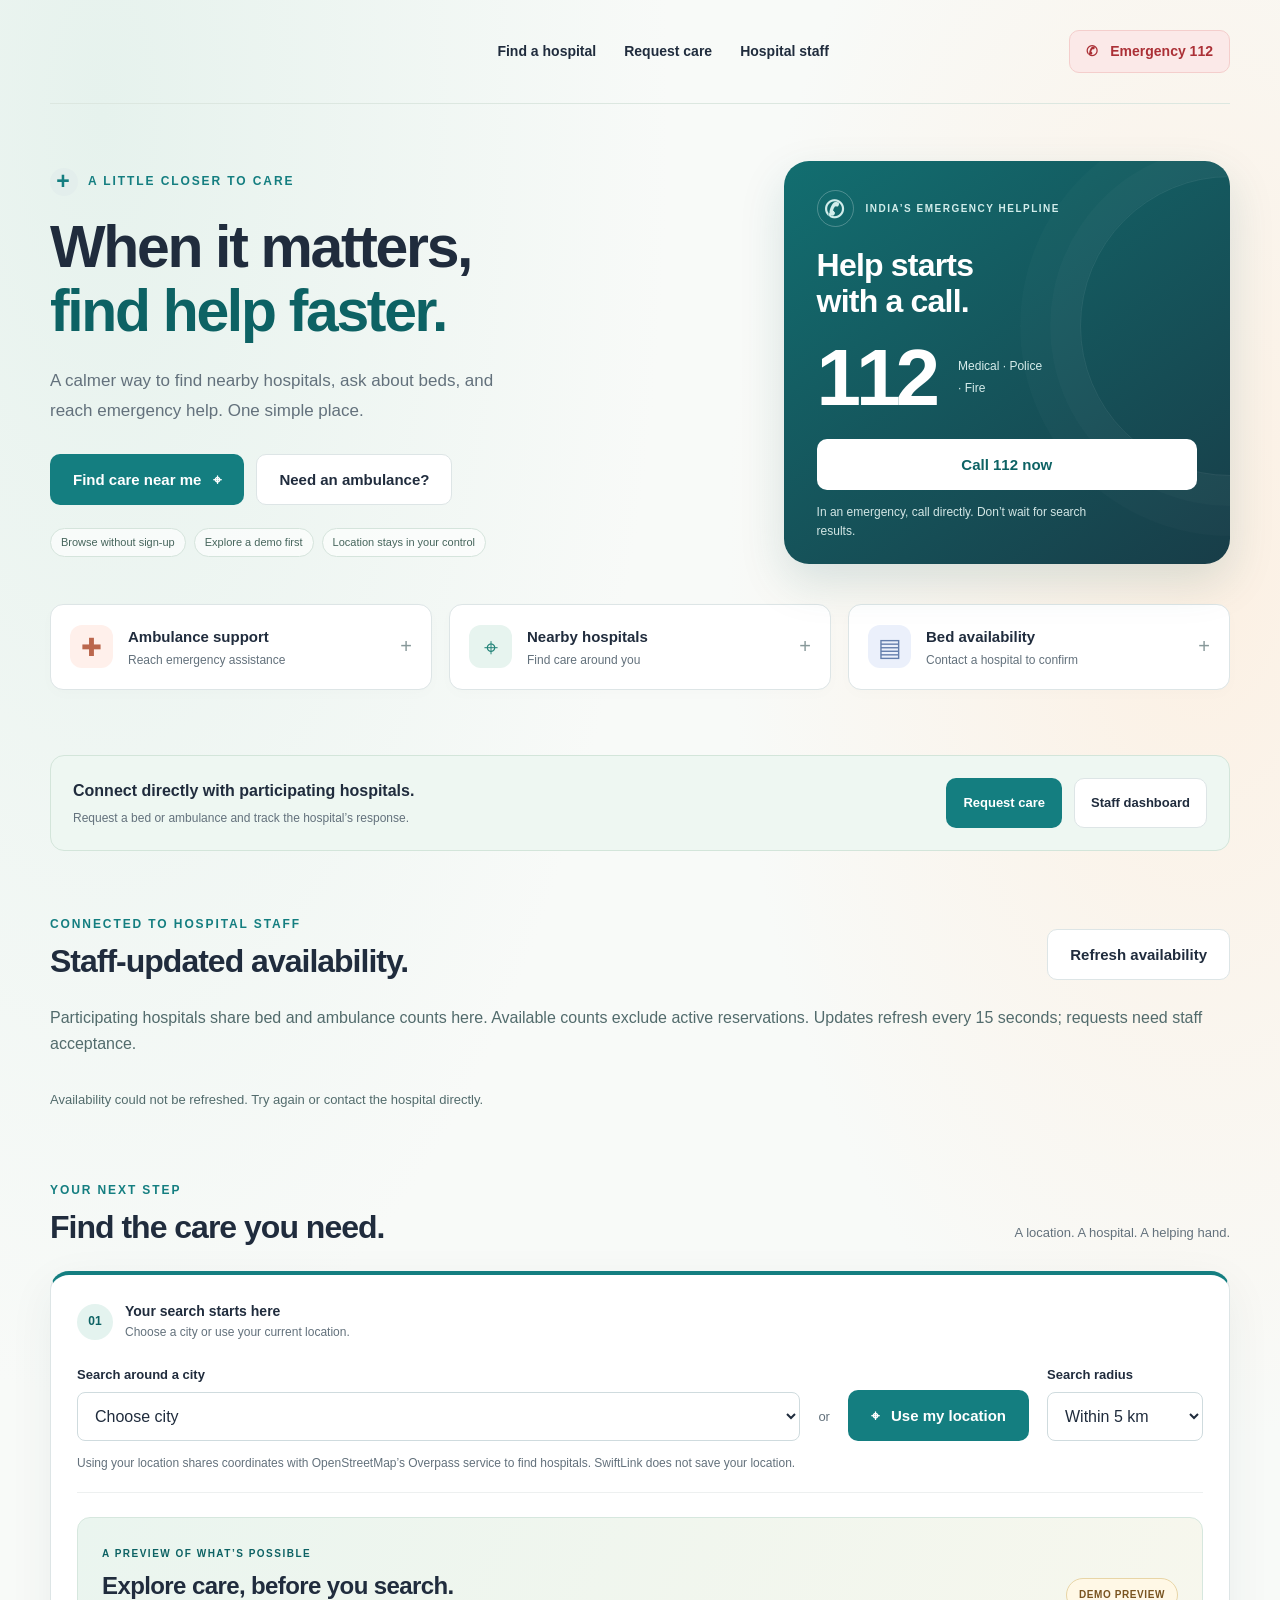
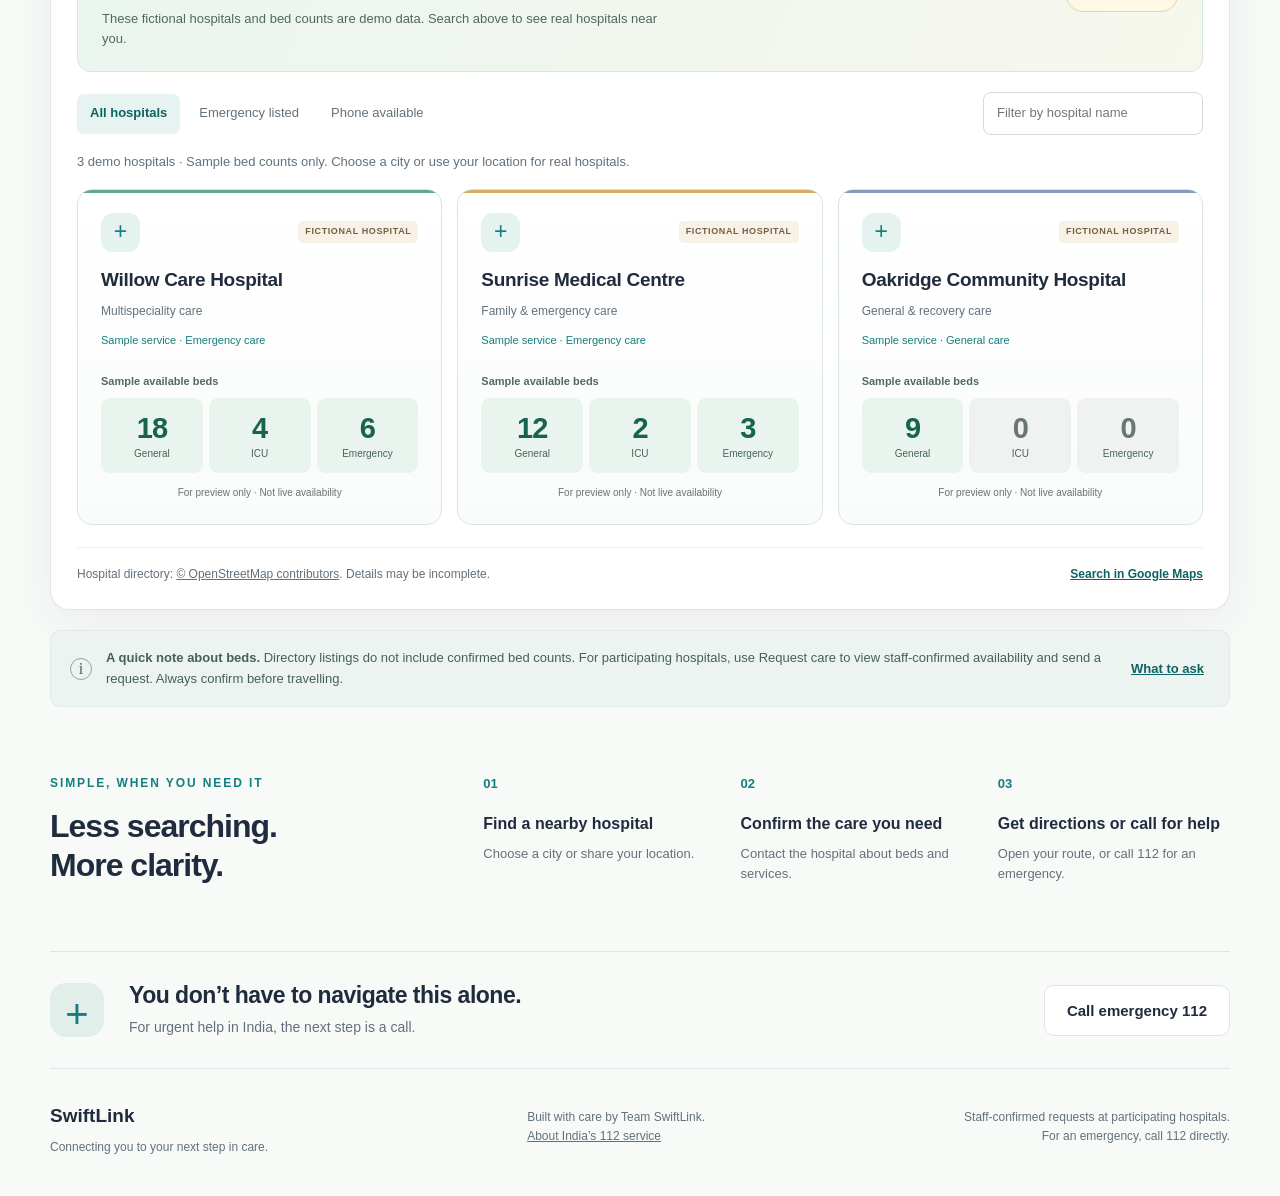
==== commit c46f84d4: "Connect patient availability and enable private guest care requests" ====
--- a/index.html
+++ b/index.html
@@ -1,73 +1,83 @@
-<!doctype html>
-<html lang="en">
-<head>
-  <meta charset="utf-8">
-  <meta name="viewport" content="width=device-width, initial-scale=1">
-  <meta name="theme-color" content="#147e80">
-  <meta name="description" content="SwiftLink helps you find nearby hospitals, contact them about beds, and quickly call India's emergency number 112.">
-  <title>SwiftLink — A little closer to care</title>
-  <link rel="stylesheet" href="styles.css">
-  <script src="app.js" defer></script>
-</head>
-<body>
-  <a class="skip" href="#main">Skip to care options</a>
-  <header class="header wrap">
-    <a href="#" class="brand" aria-label="SwiftLink home"><span class="logo-crop"><img src="assets/swiftlink-logo.png" alt="SwiftLink" width="1024" height="1024"></span></a>
-    <nav aria-label="Main navigation"><a href="#find-care">Find a hospital</a><a href="request.html">Request care</a><a href="staff.html">Hospital staff</a></nav>
-    <a class="button emergency small" href="tel:112"><span aria-hidden="true">✆</span> Emergency 112</a>
-  </header>
-  <main id="main">
-    <section class="intro wrap" aria-labelledby="headline">
-      <div class="intro-copy">
-        <p class="eyebrow"><span class="cross" aria-hidden="true">+</span> A LITTLE CLOSER TO CARE</p>
-        <h1 id="headline">When it matters,<br><span>find help faster.</span></h1>
-        <p class="lead">A calmer way to find nearby hospitals, ask about beds, and reach emergency help. One simple place.</p>
-        <div class="intro-actions"><a href="#find-care" class="button primary">Find care near me <span aria-hidden="true">⌖</span></a><button class="button secondary" data-open="ambulance">Need an ambulance?</button></div>
-        <div class="care-pills" aria-label="SwiftLink benefits"><span>No sign-up needed</span><span>Explore a demo first</span><span>Location stays in your control</span></div>
-      </div>
-      <aside class="emergency-card" aria-labelledby="emergency-title">
-        <div class="card-top"><span class="round-icon" aria-hidden="true">✆</span><span>INDIA’S EMERGENCY HELPLINE</span></div>
-        <h2 id="emergency-title">Help starts<br>with a call.</h2>
-        <div class="number">112<span>Medical · Police · Fire</span></div>
-        <a class="button call-button" href="tel:112">Call 112 now</a>
-        <p>In an emergency, call directly. Don’t wait for search results.</p>
-        <span class="card-orbit" aria-hidden="true"></span>
-      </aside>
-    </section>
-    <section class="quick-actions wrap" aria-label="Quick care options">
-      <button class="quick-item" data-open="ambulance"><span class="feature-icon coral" aria-hidden="true">✚</span><span><strong>Ambulance support</strong><small>Reach emergency assistance</small></span><span class="plus" aria-hidden="true">+</span></button>
-      <a class="quick-item" href="#find-care"><span class="feature-icon mint" aria-hidden="true">⌖</span><span><strong>Nearby hospitals</strong><small>Find care around you</small></span><span class="plus" aria-hidden="true">+</span></a>
-      <button class="quick-item" data-open="beds"><span class="feature-icon blue" aria-hidden="true">▤</span><span><strong>Bed availability</strong><small>Contact a hospital to confirm</small></span><span class="plus" aria-hidden="true">+</span></button>
-    </section>
-    <section class="wrap live-entry" aria-label="Connected hospital services"><div><strong>Connect directly with participating hospitals.</strong><p>Request a bed or ambulance and track the hospital’s response.</p></div><a href="request.html" class="button primary">Request care</a><a href="staff.html" class="button secondary">Staff dashboard</a></section>
-    <section class="finder wrap" id="find-care" aria-labelledby="finder-title">
-      <div class="section-heading"><div><p class="eyebrow">YOUR NEXT STEP</p><h2 id="finder-title">Find the care you need.</h2></div><span class="section-note">A location. A hospital. A helping hand.</span></div>
-      <div class="finder-panel">
-        <div class="finder-step"><span aria-hidden="true">01</span><p>Your search starts here <small>Choose a city or use your current location.</small></p></div>
-        <div class="location-row">
-          <div class="location-select"><label for="city">Search around a city</label><select id="city"><option value="">Choose city</option><option value="mumbai">Mumbai</option><option value="thane">Thane</option><option value="navimumbai">Navi Mumbai</option><option value="pune">Pune</option><option value="delhi">New Delhi</option><option value="bengaluru">Bengaluru</option><option value="chennai">Chennai</option><option value="hyderabad">Hyderabad</option><option value="kolkata">Kolkata</option><option value="ahmedabad">Ahmedabad</option></select></div>
-          <span class="or">or</span><button class="button primary" id="locate"><span aria-hidden="true">⌖</span> Use my location</button>
-          <div class="radius-select"><label for="radius">Search radius</label><select id="radius"><option value="5000">Within 5 km</option><option value="10000">Within 10 km</option><option value="20000">Within 20 km</option></select></div>
-        </div>
-        <p class="privacy-note">Using your location shares coordinates with OpenStreetMap’s Overpass service to find hospitals. SwiftLink does not save your location.</p>
-        <div class="divider"></div>
-        <div id="demo-banner" class="demo-banner" hidden><div><span class="demo-kicker">A PREVIEW OF WHAT’S POSSIBLE</span><h3>Explore care, before you search.</h3><p>These fictional hospitals and bed counts are demo data. Search above to see real hospitals near you.</p></div><span class="preview-badge">DEMO PREVIEW</span></div>
-        <div class="results-toolbar"><div class="filters" aria-label="Hospital filters"><button class="filter active" data-filter="all" aria-pressed="true">All hospitals</button><button class="filter" data-filter="emergency" aria-pressed="false">Emergency listed</button><button class="filter" data-filter="phone" aria-pressed="false">Phone available</button></div><label class="sr-only" for="hospital-filter">Filter results by hospital name</label><input type="search" id="hospital-filter" placeholder="Filter by hospital name"></div>
-        <div id="status" class="status" role="status" aria-live="polite">Choose a city or use your location to get started.</div>
-        <div id="results" class="results">
-          <div class="empty-state"><span class="location-emblem" aria-hidden="true">⌖</span><h3>Let’s find care close to you.</h3><p>Choose your location above to see nearby hospitals,<br class="desktop-break"> directions, and ways to contact them.</p><span class="empty-note">You’re in control of your next step.</span></div>
-        </div>
-        <div class="results-foot"><p>Hospital directory: <a href="https://www.openstreetmap.org/copyright" target="_blank" rel="noopener noreferrer">© OpenStreetMap contributors</a>. Details may be incomplete.</p><a id="maps-fallback" href="https://www.google.com/maps/search/hospitals+near+me/" target="_blank" rel="noopener noreferrer">Search in Google Maps</a></div>
-      </div>
-      <div class="bed-notice"><span class="notice-icon" aria-hidden="true">i</span><p><strong>A quick note about beds.</strong> Directory listings do not include confirmed bed counts. For participating hospitals, use Request care to view staff-confirmed availability and send a request. Always confirm before travelling.</p><button class="text-button" data-open="beds">What to ask</button></div>
-    </section>
-    <section class="how wrap" id="how-it-works" aria-labelledby="how-title"><div><p class="eyebrow">SIMPLE, WHEN YOU NEED IT</p><h2 id="how-title">Less searching.<br> More clarity.</h2></div><ol><li><span>01</span><div><h3>Find a nearby hospital</h3><p>Choose a city or share your location.</p></div></li><li><span>02</span><div><h3>Confirm the care you need</h3><p>Contact the hospital about beds and services.</p></div></li><li><span>03</span><div><h3>Get directions or call for help</h3><p>Open your route, or call 112 for an emergency.</p></div></li></ol></section>
-    <section class="reassurance wrap"><span class="reassurance-cross" aria-hidden="true">+</span><div><h2>You don’t have to navigate this alone.</h2><p>For urgent help in India, the next step is a call.</p></div><a href="tel:112" class="button secondary">Call emergency 112</a></section>
-  </main>
-  <footer class="wrap"><div><strong>SwiftLink</strong><p>Connecting you to your next step in care.</p></div><p>Built with care by Team SwiftLink.<br><a href="https://112.gov.in/" target="_blank" rel="noopener noreferrer">About India’s 112 service</a></p><p class="footer-note">Hospital finder, not a dispatch or booking service.<br>For an emergency, call 112 directly.</p></footer>
-  <a class="mobile-emergency" href="tel:112">✆ &nbsp; Emergency? Call 112</a>
-  <dialog id="care-dialog" aria-labelledby="dialog-title"><form method="dialog"><button class="close-dialog" aria-label="Close dialog">×</button></form><span class="eyebrow" id="dialog-eyebrow">HERE TO HELP</span><h2 id="dialog-title"></h2><div id="dialog-content"></div></dialog>
-  <noscript><div class="noscript">Enable JavaScript for hospital search. You can still <a href="tel:112">call 112</a> or <a href="https://www.google.com/maps/search/hospitals+near+me/">find hospitals in Google Maps</a>.</div></noscript>
-</body>
-</html>
+<!doctype html>
+<html lang="en">
+<head>
+  <meta charset="utf-8">
+  <meta name="viewport" content="width=device-width, initial-scale=1">
+  <meta name="theme-color" content="#147e80">
+  <meta name="description" content="SwiftLink helps you find nearby hospitals, contact them about beds, and quickly call India's emergency number 112.">
+  <title>SwiftLink — A little closer to care</title>
+  <link rel="stylesheet" href="styles.css">
+  <script src="https://cdn.jsdelivr.net/npm/@supabase/supabase-js@2" defer></script>
+  <script src="backend-config.js" defer></script>
+  <script src="live.js" defer></script>
+  <script src="directory.js" defer></script>
+  <script src="app.js" defer></script>
+</head>
+<body>
+  <a class="skip" href="#main">Skip to care options</a>
+  <header class="header wrap">
+    <a href="#" class="brand" aria-label="SwiftLink home"><span class="logo-crop"><img src="assets/swiftlink-logo.png" alt="SwiftLink" width="1024" height="1024"></span></a>
+    <nav aria-label="Main navigation"><a href="#find-care">Find a hospital</a><a href="request.html">Request care</a><a href="staff.html">Hospital staff</a></nav>
+    <a class="button emergency small" href="tel:112"><span aria-hidden="true">✆</span> Emergency 112</a>
+  </header>
+  <main id="main">
+    <section class="intro wrap" aria-labelledby="headline">
+      <div class="intro-copy">
+        <p class="eyebrow"><span class="cross" aria-hidden="true">+</span> A LITTLE CLOSER TO CARE</p>
+        <h1 id="headline">When it matters,<br><span>find help faster.</span></h1>
+        <p class="lead">A calmer way to find nearby hospitals, ask about beds, and reach emergency help. One simple place.</p>
+        <div class="intro-actions"><a href="#find-care" class="button primary">Find care near me <span aria-hidden="true">⌖</span></a><button class="button secondary" data-open="ambulance">Need an ambulance?</button></div>
+        <div class="care-pills" aria-label="SwiftLink benefits"><span>Browse without sign-up</span><span>Explore a demo first</span><span>Location stays in your control</span></div>
+      </div>
+      <aside class="emergency-card" aria-labelledby="emergency-title">
+        <div class="card-top"><span class="round-icon" aria-hidden="true">✆</span><span>INDIA’S EMERGENCY HELPLINE</span></div>
+        <h2 id="emergency-title">Help starts<br>with a call.</h2>
+        <div class="number">112<span>Medical · Police · Fire</span></div>
+        <a class="button call-button" href="tel:112">Call 112 now</a>
+        <p>In an emergency, call directly. Don’t wait for search results.</p>
+        <span class="card-orbit" aria-hidden="true"></span>
+      </aside>
+    </section>
+    <section class="quick-actions wrap" aria-label="Quick care options">
+      <button class="quick-item" data-open="ambulance"><span class="feature-icon coral" aria-hidden="true">✚</span><span><strong>Ambulance support</strong><small>Reach emergency assistance</small></span><span class="plus" aria-hidden="true">+</span></button>
+      <a class="quick-item" href="#find-care"><span class="feature-icon mint" aria-hidden="true">⌖</span><span><strong>Nearby hospitals</strong><small>Find care around you</small></span><span class="plus" aria-hidden="true">+</span></a>
+      <button class="quick-item" data-open="beds"><span class="feature-icon blue" aria-hidden="true">▤</span><span><strong>Bed availability</strong><small>Contact a hospital to confirm</small></span><span class="plus" aria-hidden="true">+</span></button>
+    </section>
+    <section class="wrap live-entry" aria-label="Connected hospital services"><div><strong>Connect directly with participating hospitals.</strong><p>Request a bed or ambulance and track the hospital’s response.</p></div><a href="request.html" class="button primary">Request care</a><a href="staff.html" class="button secondary">Staff dashboard</a></section>
+    <section class="wrap connected-directory" id="connected-hospitals" aria-labelledby="connected-title">
+      <div class="section-heading"><div><p class="eyebrow">CONNECTED TO HOSPITAL STAFF</p><h2 id="connected-title">Staff-updated availability.</h2></div><button id="refresh-directory" class="button secondary">Refresh availability</button></div>
+      <p>Participating hospitals share bed and ambulance counts here. Available counts exclude active reservations. Updates refresh every 15 seconds; requests need staff acceptance.</p>
+      <p id="directory-status" class="status" role="status" aria-live="polite">Loading participating hospitals…</p>
+      <div id="connected-results" class="results"></div>
+    </section>
+    <section class="finder wrap" id="find-care" aria-labelledby="finder-title">
+      <div class="section-heading"><div><p class="eyebrow">YOUR NEXT STEP</p><h2 id="finder-title">Find the care you need.</h2></div><span class="section-note">A location. A hospital. A helping hand.</span></div>
+      <div class="finder-panel">
+        <div class="finder-step"><span aria-hidden="true">01</span><p>Your search starts here <small>Choose a city or use your current location.</small></p></div>
+        <div class="location-row">
+          <div class="location-select"><label for="city">Search around a city</label><select id="city"><option value="">Choose city</option><option value="mumbai">Mumbai</option><option value="thane">Thane</option><option value="navimumbai">Navi Mumbai</option><option value="pune">Pune</option><option value="delhi">New Delhi</option><option value="bengaluru">Bengaluru</option><option value="chennai">Chennai</option><option value="hyderabad">Hyderabad</option><option value="kolkata">Kolkata</option><option value="ahmedabad">Ahmedabad</option></select></div>
+          <span class="or">or</span><button class="button primary" id="locate"><span aria-hidden="true">⌖</span> Use my location</button>
+          <div class="radius-select"><label for="radius">Search radius</label><select id="radius"><option value="5000">Within 5 km</option><option value="10000">Within 10 km</option><option value="20000">Within 20 km</option></select></div>
+        </div>
+        <p class="privacy-note">Using your location shares coordinates with OpenStreetMap’s Overpass service to find hospitals. SwiftLink does not save your location.</p>
+        <div class="divider"></div>
+        <div id="demo-banner" class="demo-banner" hidden><div><span class="demo-kicker">A PREVIEW OF WHAT’S POSSIBLE</span><h3>Explore care, before you search.</h3><p>These fictional hospitals and bed counts are demo data. Search above to see real hospitals near you.</p></div><span class="preview-badge">DEMO PREVIEW</span></div>
+        <div class="results-toolbar"><div class="filters" aria-label="Hospital filters"><button class="filter active" data-filter="all" aria-pressed="true">All hospitals</button><button class="filter" data-filter="emergency" aria-pressed="false">Emergency listed</button><button class="filter" data-filter="phone" aria-pressed="false">Phone available</button></div><label class="sr-only" for="hospital-filter">Filter results by hospital name</label><input type="search" id="hospital-filter" placeholder="Filter by hospital name"></div>
+        <div id="status" class="status" role="status" aria-live="polite">Choose a city or use your location to get started.</div>
+        <div id="results" class="results">
+          <div class="empty-state"><span class="location-emblem" aria-hidden="true">⌖</span><h3>Let’s find care close to you.</h3><p>Choose your location above to see nearby hospitals,<br class="desktop-break"> directions, and ways to contact them.</p><span class="empty-note">You’re in control of your next step.</span></div>
+        </div>
+        <div class="results-foot"><p>Hospital directory: <a href="https://www.openstreetmap.org/copyright" target="_blank" rel="noopener noreferrer">© OpenStreetMap contributors</a>. Details may be incomplete.</p><a id="maps-fallback" href="https://www.google.com/maps/search/hospitals+near+me/" target="_blank" rel="noopener noreferrer">Search in Google Maps</a></div>
+      </div>
+      <div class="bed-notice"><span class="notice-icon" aria-hidden="true">i</span><p><strong>A quick note about beds.</strong> Directory listings do not include confirmed bed counts. For participating hospitals, use Request care to view staff-confirmed availability and send a request. Always confirm before travelling.</p><button class="text-button" data-open="beds">What to ask</button></div>
+    </section>
+    <section class="how wrap" id="how-it-works" aria-labelledby="how-title"><div><p class="eyebrow">SIMPLE, WHEN YOU NEED IT</p><h2 id="how-title">Less searching.<br> More clarity.</h2></div><ol><li><span>01</span><div><h3>Find a nearby hospital</h3><p>Choose a city or share your location.</p></div></li><li><span>02</span><div><h3>Confirm the care you need</h3><p>Contact the hospital about beds and services.</p></div></li><li><span>03</span><div><h3>Get directions or call for help</h3><p>Open your route, or call 112 for an emergency.</p></div></li></ol></section>
+    <section class="reassurance wrap"><span class="reassurance-cross" aria-hidden="true">+</span><div><h2>You don’t have to navigate this alone.</h2><p>For urgent help in India, the next step is a call.</p></div><a href="tel:112" class="button secondary">Call emergency 112</a></section>
+  </main>
+  <footer class="wrap"><div><strong>SwiftLink</strong><p>Connecting you to your next step in care.</p></div><p>Built with care by Team SwiftLink.<br><a href="https://112.gov.in/" target="_blank" rel="noopener noreferrer">About India’s 112 service</a></p><p class="footer-note">Staff-confirmed requests at participating hospitals.<br>For an emergency, call 112 directly.</p></footer>
+  <a class="mobile-emergency" href="tel:112">✆ &nbsp; Emergency? Call 112</a>
+  <dialog id="care-dialog" aria-labelledby="dialog-title"><form method="dialog"><button class="close-dialog" aria-label="Close dialog">×</button></form><span class="eyebrow" id="dialog-eyebrow">HERE TO HELP</span><h2 id="dialog-title"></h2><div id="dialog-content"></div></dialog>
+  <noscript><div class="noscript">Enable JavaScript for hospital search. You can still <a href="tel:112">call 112</a> or <a href="https://www.google.com/maps/search/hospitals+near+me/">find hospitals in Google Maps</a>.</div></noscript>
+</body>
+</html>
 
--- a/styles.css
+++ b/styles.css
@@ -44,3 +44,5 @@
 .results{margin-bottom:22px}
 @media(max-width:760px){.care-pills{gap:6px;margin-top:18px}.care-pills span{font-size:10px}.demo-banner{align-items:flex-start;flex-direction:column;gap:12px;padding:18px}.demo-banner h3{font-size:22px}.preview-badge{font-size:9px;padding:5px 9px}.demo-hospital{padding:21px}.demo-beds{gap:9px}.bed-metric{padding:14px 5px}.bed-metric dt{font-size:12px}.demo-card-note{font-size:11px}}
 @media(prefers-reduced-motion:reduce){html{scroll-behavior:auto}*,*::before,*::after{animation:none!important;transition:none!important}}
+
+.connected-directory{padding-top:32px;padding-bottom:32px}.connected-directory>p{color:#526b6c;line-height:1.6}.connected-directory .demo-beds{grid-template-columns:repeat(2,minmax(0,1fr))}.connected-directory .bed-metric dd{font-size:1.35rem}.connected-directory .section-heading{gap:16px;flex-wrap:wrap}
